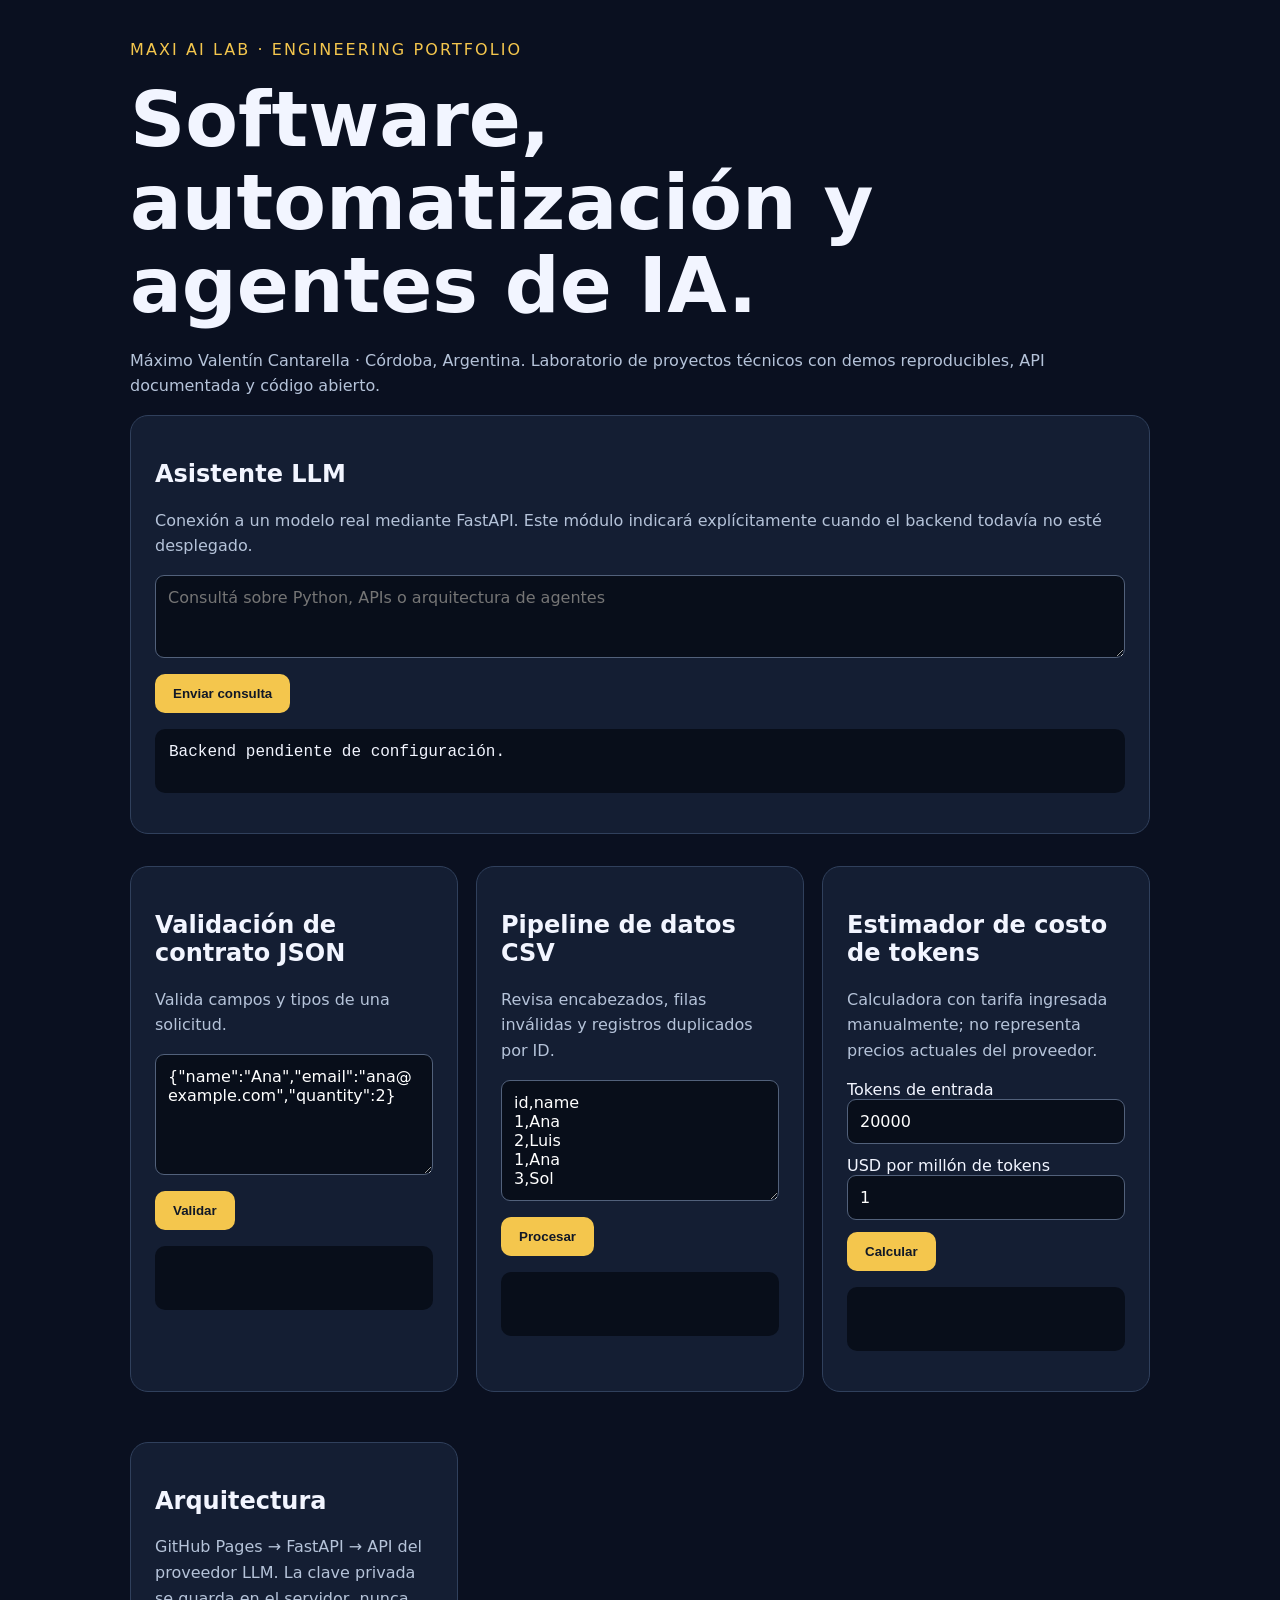
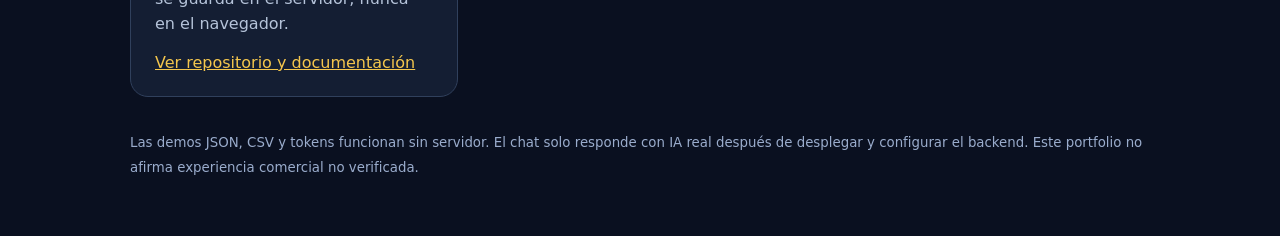
==== index.html @ 98851d49 "Add files via upload" ====
<!doctype html><html lang="es"><head><meta charset="utf-8"><meta name="viewport" content="width=device-width,initial-scale=1"><title>Maxi AI Lab | AI Engineering</title><style>:root{color-scheme:dark}body{margin:0;background:#0a1020;color:#f2f5ff;font:16px system-ui}main{max-width:1020px;margin:auto;padding:40px 20px}.eyebrow{color:#f4c64d;letter-spacing:.13em}h1{font-size:clamp(2.5rem,6vw,4.8rem);line-height:1.08;margin:20px 0}p{color:#b5c3d9;line-height:1.6}.cards{display:grid;grid-template-columns:repeat(auto-fit,minmax(280px,1fr));gap:18px}.card{background:#141e33;border:1px solid #30405c;border-radius:18px;padding:24px;margin:16px 0}textarea,input{width:100%;box-sizing:border-box;background:#080e1a;color:#fff;border:1px solid #52617b;border-radius:9px;padding:12px;font:inherit}label{display:block;margin-top:12px}button{background:#f4c64d;color:#111827;border:0;border-radius:10px;padding:12px 18px;font-weight:700;cursor:pointer;margin-top:12px}pre{white-space:pre-wrap;word-break:break-word;background:#080e1a;padding:14px;border-radius:10px;min-height:36px}a{color:#f4c64d}small{color:#9aaccc}</style></head><body><main><div class="eyebrow">MAXI AI LAB · ENGINEERING PORTFOLIO</div><h1>Software, automatización y agentes de IA.</h1><p>Máximo Valentín Cantarella · Córdoba, Argentina. Laboratorio de proyectos técnicos con demos reproducibles, API documentada y código abierto.</p><section class="card"><h2>Asistente LLM</h2><p>Conexión a un modelo real mediante FastAPI. Este módulo indicará explícitamente cuando el backend todavía no esté desplegado.</p><textarea id="prompt" rows="3" placeholder="Consultá sobre Python, APIs o arquitectura de agentes"></textarea><button id="send">Enviar consulta</button><pre id="chat" aria-live="polite">Backend pendiente de configuración.</pre></section><div class="cards"><section class="card"><h2>Validación de contrato JSON</h2><p>Valida campos y tipos de una solicitud.</p><textarea id="json" rows="5">{"name":"Ana","email":"ana@example.com","quantity":2}</textarea><button id="validate">Validar</button><pre id="validation"></pre></section><section class="card"><h2>Pipeline de datos CSV</h2><p>Revisa encabezados, filas inválidas y registros duplicados por ID.</p><textarea id="csv" rows="5">id,name
1,Ana
2,Luis
1,Ana
3,Sol</textarea><button id="process">Procesar</button><pre id="csvResult"></pre></section><section class="card"><h2>Estimador de costo de tokens</h2><p>Calculadora con tarifa ingresada manualmente; no representa precios actuales del proveedor.</p><label>Tokens de entrada<input id="tokens" type="number" min="0" value="20000"></label><label>USD por millón de tokens<input id="rate" type="number" min="0" step="0.01" value="1"></label><button id="calculate">Calcular</button><pre id="estimate"></pre></section><section class="card"><h2>Arquitectura</h2><p>GitHub Pages → FastAPI → API del proveedor LLM. La clave privada se guarda en el servidor, nunca en el navegador.</p><a href="https://github.com/maxicantarella1/maxi-ai-lab">Ver repositorio y documentación</a></section></div><p><small>Las demos JSON, CSV y tokens funcionan sin servidor. El chat solo responde con IA real después de desplegar y configurar el backend. Este portfolio no afirma experiencia comercial no verificada.</small></p></main><script src="config.js"></script><script src="app.js"></script></body></html>
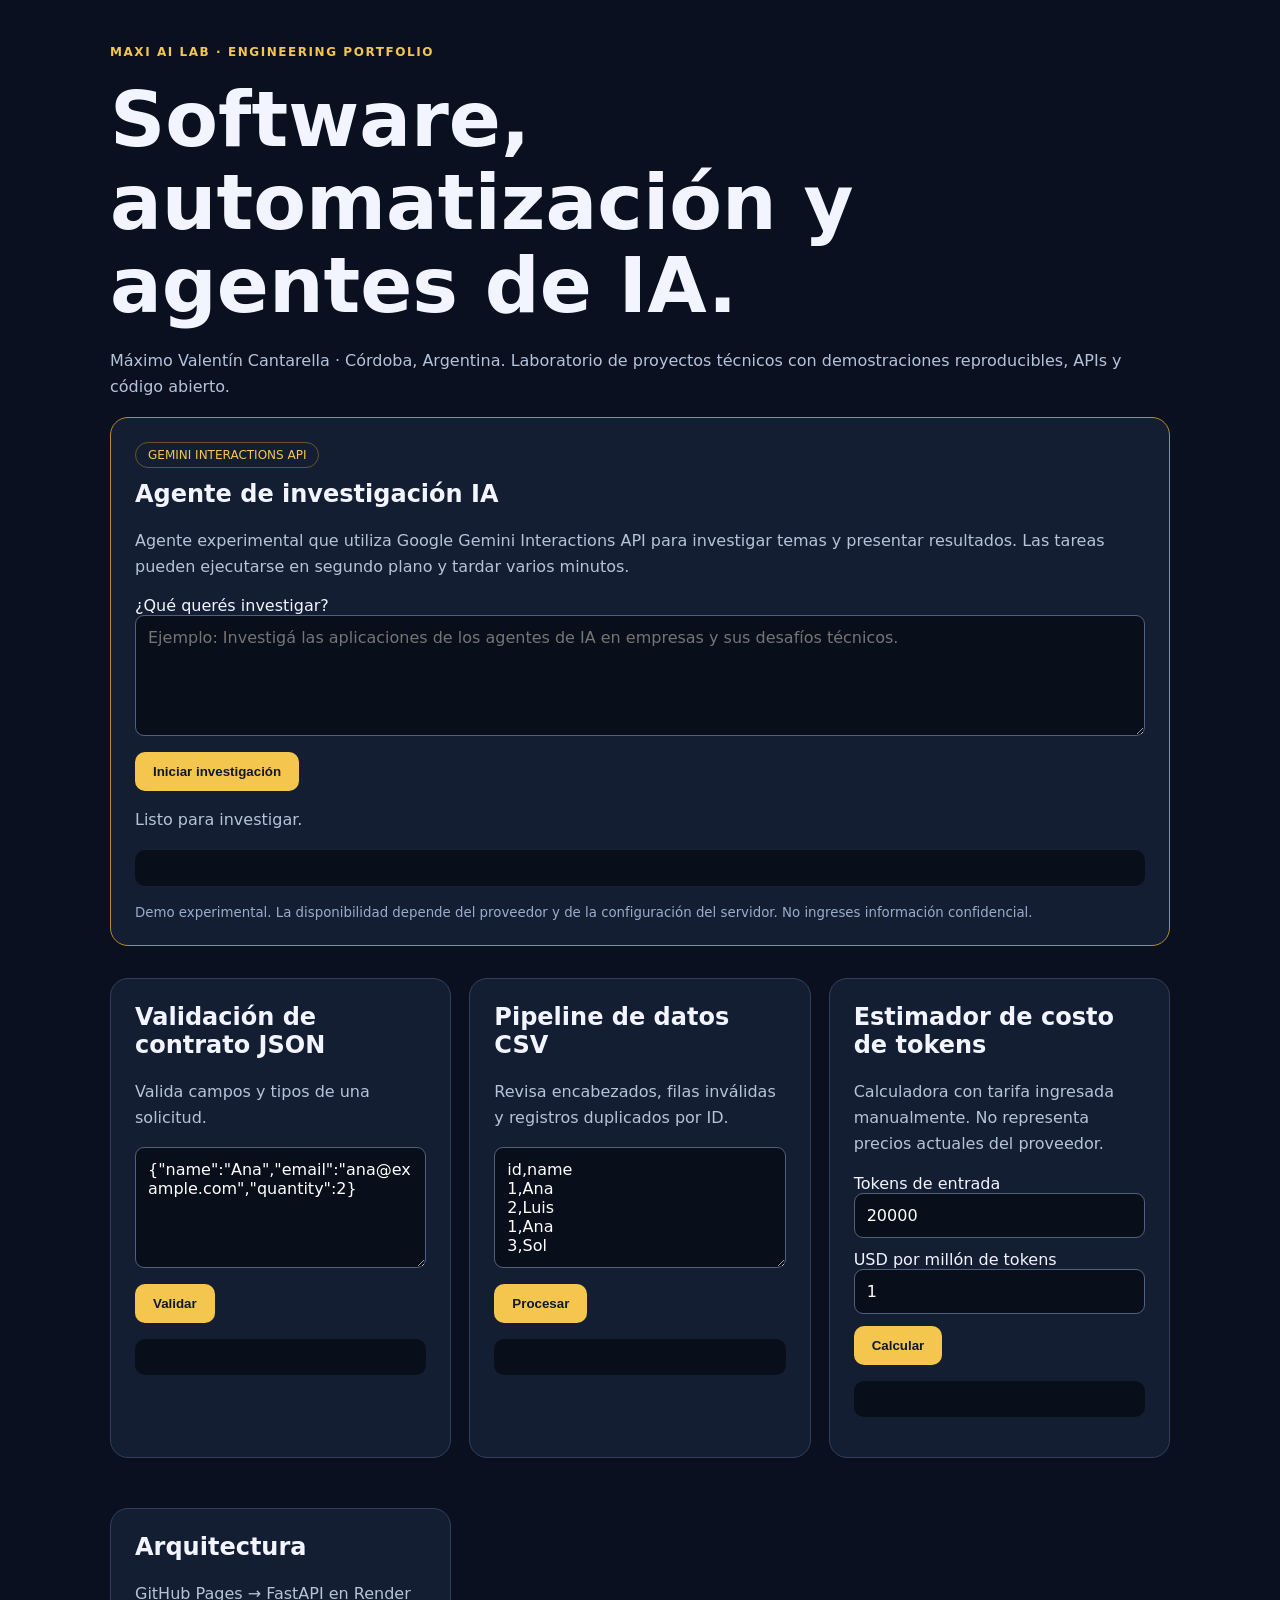
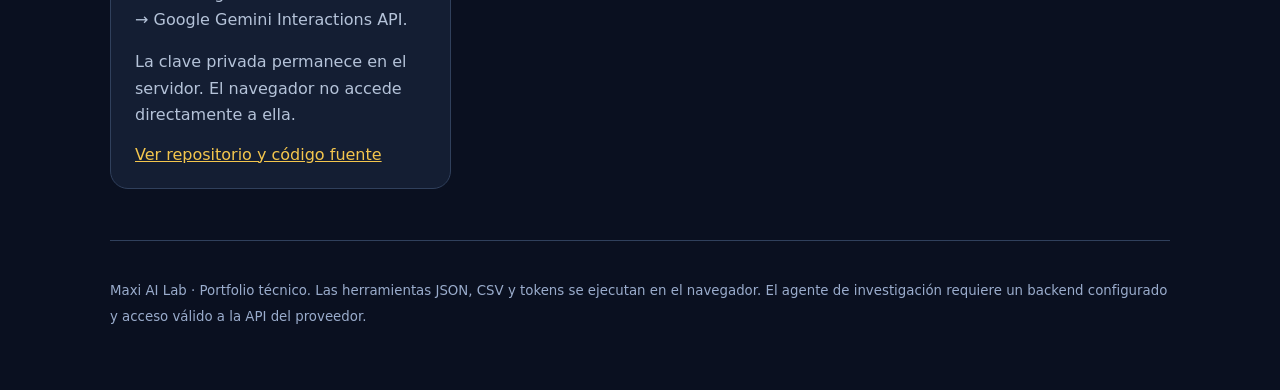
==== commit 5add391c: "Update index.html" ====
--- a/index.html
+++ b/index.html
@@ -1,5 +1,371 @@
-<!doctype html><html lang="es"><head><meta charset="utf-8"><meta name="viewport" content="width=device-width,initial-scale=1"><title>Maxi AI Lab | AI Engineering</title><style>:root{color-scheme:dark}body{margin:0;background:#0a1020;color:#f2f5ff;font:16px system-ui}main{max-width:1020px;margin:auto;padding:40px 20px}.eyebrow{color:#f4c64d;letter-spacing:.13em}h1{font-size:clamp(2.5rem,6vw,4.8rem);line-height:1.08;margin:20px 0}p{color:#b5c3d9;line-height:1.6}.cards{display:grid;grid-template-columns:repeat(auto-fit,minmax(280px,1fr));gap:18px}.card{background:#141e33;border:1px solid #30405c;border-radius:18px;padding:24px;margin:16px 0}textarea,input{width:100%;box-sizing:border-box;background:#080e1a;color:#fff;border:1px solid #52617b;border-radius:9px;padding:12px;font:inherit}label{display:block;margin-top:12px}button{background:#f4c64d;color:#111827;border:0;border-radius:10px;padding:12px 18px;font-weight:700;cursor:pointer;margin-top:12px}pre{white-space:pre-wrap;word-break:break-word;background:#080e1a;padding:14px;border-radius:10px;min-height:36px}a{color:#f4c64d}small{color:#9aaccc}</style></head><body><main><div class="eyebrow">MAXI AI LAB · ENGINEERING PORTFOLIO</div><h1>Software, automatización y agentes de IA.</h1><p>Máximo Valentín Cantarella · Córdoba, Argentina. Laboratorio de proyectos técnicos con demos reproducibles, API documentada y código abierto.</p><section class="card"><h2>Asistente LLM</h2><p>Conexión a un modelo real mediante FastAPI. Este módulo indicará explícitamente cuando el backend todavía no esté desplegado.</p><textarea id="prompt" rows="3" placeholder="Consultá sobre Python, APIs o arquitectura de agentes"></textarea><button id="send">Enviar consulta</button><pre id="chat" aria-live="polite">Backend pendiente de configuración.</pre></section><div class="cards"><section class="card"><h2>Validación de contrato JSON</h2><p>Valida campos y tipos de una solicitud.</p><textarea id="json" rows="5">{"name":"Ana","email":"ana@example.com","quantity":2}</textarea><button id="validate">Validar</button><pre id="validation"></pre></section><section class="card"><h2>Pipeline de datos CSV</h2><p>Revisa encabezados, filas inválidas y registros duplicados por ID.</p><textarea id="csv" rows="5">id,name
+
+<!DOCTYPE html>
+<html lang="es">
+<head>
+  <meta charset="UTF-8">
+  <meta name="viewport" content="width=device-width, initial-scale=1.0">
+  <meta name="theme-color" content="#0a1020">
+
+  <title>Maxi AI Lab | AI Engineering</title>
+
+  <style>
+    :root {
+      color-scheme: dark;
+      --bg: #0a1020;
+      --card: #141e33;
+      --text: #f2f5ff;
+      --muted: #b5c3d9;
+      --yellow: #f4c64d;
+      --border: #30405c;
+    }
+
+    * {
+      box-sizing: border-box;
+    }
+
+    body {
+      margin: 0;
+      background: var(--bg);
+      color: var(--text);
+      font-family: system-ui, -apple-system, sans-serif;
+      font-size: 16px;
+    }
+
+    main {
+      max-width: 1100px;
+      margin: auto;
+      padding: 45px 20px;
+    }
+
+    .eyebrow {
+      color: var(--yellow);
+      letter-spacing: 0.13em;
+      font-size: 12px;
+      font-weight: 700;
+    }
+
+    h1 {
+      font-size: clamp(2.5rem, 6vw, 4.8rem);
+      line-height: 1.08;
+      margin: 20px 0;
+    }
+
+    h2 {
+      margin-top: 0;
+    }
+
+    p {
+      color: var(--muted);
+      line-height: 1.65;
+    }
+
+    .cards {
+      display: grid;
+      grid-template-columns:
+        repeat(auto-fit, minmax(280px, 1fr));
+      gap: 18px;
+    }
+
+    .card {
+      background: var(--card);
+      border: 1px solid var(--border);
+      border-radius: 18px;
+      padding: 24px;
+      margin: 16px 0;
+    }
+
+    .research-card {
+      border-color: #b58c32;
+    }
+
+    textarea,
+    input {
+      width: 100%;
+      background: #080e1a;
+      color: white;
+      border: 1px solid #52617b;
+      border-radius: 9px;
+      padding: 12px;
+      font: inherit;
+    }
+
+    textarea:focus,
+    input:focus {
+      outline: 2px solid var(--yellow);
+      outline-offset: 2px;
+    }
+
+    label {
+      display: block;
+      margin-top: 12px;
+    }
+
+    button {
+      background: var(--yellow);
+      color: #111827;
+      border: 0;
+      border-radius: 10px;
+      padding: 12px 18px;
+      font-weight: 700;
+      cursor: pointer;
+      margin-top: 12px;
+    }
+
+    button:hover {
+      filter: brightness(1.08);
+    }
+
+    button:disabled {
+      opacity: 0.6;
+      cursor: not-allowed;
+    }
+
+    pre {
+      white-space: pre-wrap;
+      overflow-wrap: anywhere;
+      background: #080e1a;
+      padding: 14px;
+      border-radius: 10px;
+      min-height: 36px;
+    }
+
+    a {
+      color: var(--yellow);
+    }
+
+    small {
+      color: #9aaccc;
+    }
+
+    .tag {
+      display: inline-block;
+      color: var(--yellow);
+      border: 1px solid #66552c;
+      border-radius: 20px;
+      padding: 5px 12px;
+      font-size: 12px;
+      margin-bottom: 12px;
+    }
+
+    footer {
+      margin-top: 35px;
+      border-top: 1px solid var(--border);
+      padding-top: 20px;
+    }
+  </style>
+</head>
+
+<body>
+  <main>
+
+    <div class="eyebrow">
+      MAXI AI LAB · ENGINEERING PORTFOLIO
+    </div>
+
+    <h1>
+      Software, automatización
+      y agentes de IA.
+    </h1>
+
+    <p>
+      Máximo Valentín Cantarella · Córdoba, Argentina.
+      Laboratorio de proyectos técnicos con demostraciones
+      reproducibles, APIs y código abierto.
+    </p>
+
+    <!-- AGENTE DE INVESTIGACIÓN -->
+
+    <section class="card research-card">
+      <span class="tag">
+        GEMINI INTERACTIONS API
+      </span>
+
+      <h2>Agente de investigación IA</h2>
+
+      <p>
+        Agente experimental que utiliza Google Gemini
+        Interactions API para investigar temas y presentar
+        resultados. Las tareas pueden ejecutarse en segundo
+        plano y tardar varios minutos.
+      </p>
+
+      <form id="research-form">
+
+        <label for="research-question">
+          ¿Qué querés investigar?
+        </label>
+
+        <textarea
+          id="research-question"
+          rows="5"
+          minlength="5"
+          maxlength="1200"
+          required
+          placeholder="Ejemplo: Investigá las aplicaciones de los agentes de IA en empresas y sus desafíos técnicos."
+        ></textarea>
+
+        <button
+          id="research-submit"
+          type="submit"
+        >
+          Iniciar investigación
+        </button>
+
+      </form>
+
+      <p
+        id="research-status"
+        role="status"
+        aria-live="polite"
+      >
+        Listo para investigar.
+      </p>
+
+      <pre
+        id="research-output"
+        aria-live="polite"
+      ></pre>
+
+      <small>
+        Demo experimental. La disponibilidad depende
+        del proveedor y de la configuración del servidor.
+        No ingreses información confidencial.
+      </small>
+    </section>
+
+    <!-- HERRAMIENTAS DEL PORTFOLIO -->
+
+    <div class="cards">
+
+      <section class="card">
+
+        <h2>Validación de contrato JSON</h2>
+
+        <p>
+          Valida campos y tipos de una solicitud.
+        </p>
+
+        <textarea id="json" rows="5">{"name":"Ana","email":"ana@example.com","quantity":2}</textarea>
+
+        <button id="validate">
+          Validar
+        </button>
+
+        <pre id="validation"></pre>
+
+      </section>
+
+      <section class="card">
+
+        <h2>Pipeline de datos CSV</h2>
+
+        <p>
+          Revisa encabezados, filas inválidas
+          y registros duplicados por ID.
+        </p>
+
+        <textarea id="csv" rows="5">id,name
 1,Ana
 2,Luis
 1,Ana
-3,Sol</textarea><button id="process">Procesar</button><pre id="csvResult"></pre></section><section class="card"><h2>Estimador de costo de tokens</h2><p>Calculadora con tarifa ingresada manualmente; no representa precios actuales del proveedor.</p><label>Tokens de entrada<input id="tokens" type="number" min="0" value="20000"></label><label>USD por millón de tokens<input id="rate" type="number" min="0" step="0.01" value="1"></label><button id="calculate">Calcular</button><pre id="estimate"></pre></section><section class="card"><h2>Arquitectura</h2><p>GitHub Pages → FastAPI → API del proveedor LLM. La clave privada se guarda en el servidor, nunca en el navegador.</p><a href="https://github.com/maxicantarella1/maxi-ai-lab">Ver repositorio y documentación</a></section></div><p><small>Las demos JSON, CSV y tokens funcionan sin servidor. El chat solo responde con IA real después de desplegar y configurar el backend. Este portfolio no afirma experiencia comercial no verificada.</small></p></main><script src="config.js"></script><script src="app.js"></script></body></html>
+3,Sol</textarea>
+
+        <button id="process">
+          Procesar
+        </button>
+
+        <pre id="csvResult"></pre>
+
+      </section>
+
+      <section class="card">
+
+        <h2>Estimador de costo de tokens</h2>
+
+        <p>
+          Calculadora con tarifa ingresada manualmente.
+          No representa precios actuales del proveedor.
+        </p>
+
+        <label for="tokens">
+          Tokens de entrada
+        </label>
+
+        <input
+          id="tokens"
+          type="number"
+          min="0"
+          value="20000"
+        >
+
+        <label for="rate">
+          USD por millón de tokens
+        </label>
+
+        <input
+          id="rate"
+          type="number"
+          min="0"
+          step="0.01"
+          value="1"
+        >
+
+        <button id="calculate">
+          Calcular
+        </button>
+
+        <pre id="estimate"></pre>
+
+      </section>
+
+      <section class="card">
+
+        <h2>Arquitectura</h2>
+
+        <p>
+          GitHub Pages → FastAPI en Render →
+          Google Gemini Interactions API.
+        </p>
+
+        <p>
+          La clave privada permanece en el servidor.
+          El navegador no accede directamente a ella.
+        </p>
+
+        <a
+          href="https://github.com/maxicantarella1/maxi-ai-lab"
+          target="_blank"
+          rel="noopener noreferrer"
+        >
+          Ver repositorio y código fuente
+        </a>
+
+      </section>
+
+    </div>
+
+    <footer>
+      <p>
+        <small>
+          Maxi AI Lab · Portfolio técnico.
+          Las herramientas JSON, CSV y tokens se ejecutan
+          en el navegador. El agente de investigación
+          requiere un backend configurado y acceso
+          válido a la API del proveedor.
+        </small>
+      </p>
+    </footer>
+
+  </main>
+
+  <!-- CONFIGURACIÓN DEL BACKEND -->
+  <script src="config.js"></script>
+
+  <!-- DEMOS ORIGINALES -->
+  <script src="app.js"></script>
+
+  <!-- AGENTE DE INVESTIGACIÓN -->
+  <script src="research.js"></script>
+
+</body>
+</html>
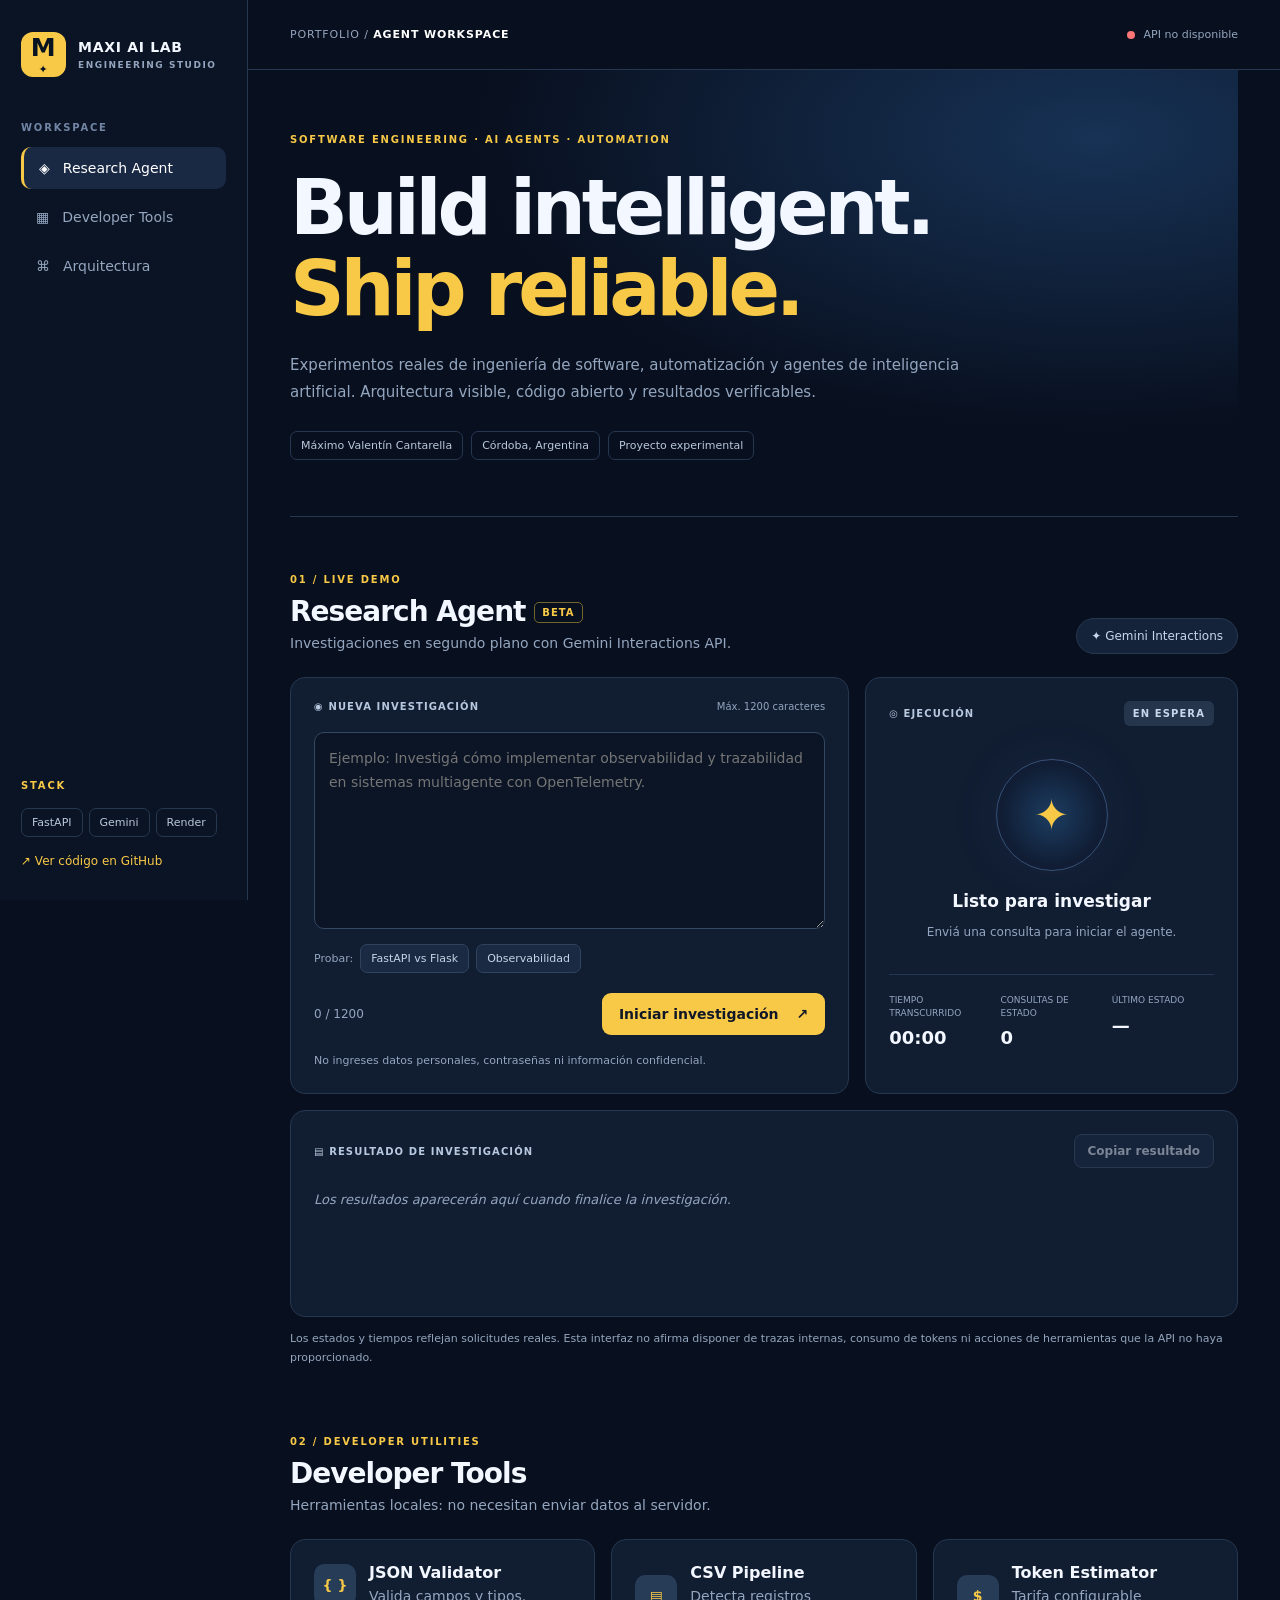
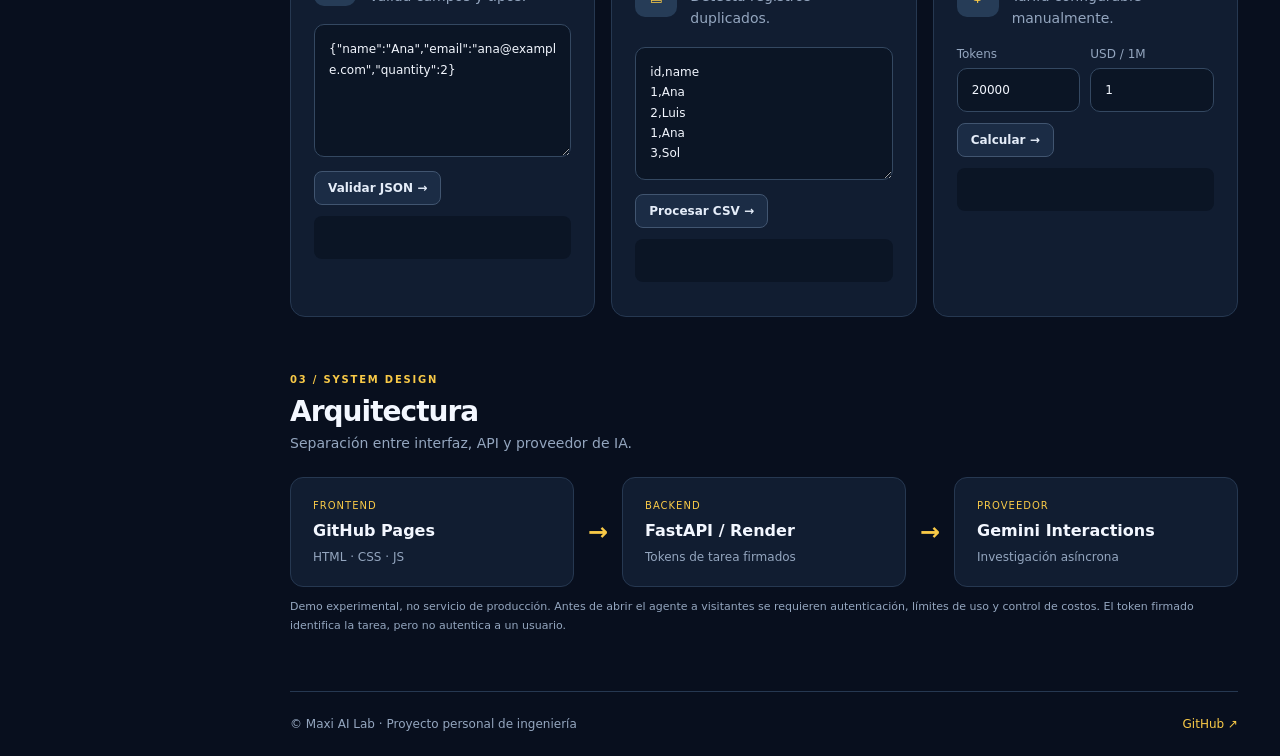
==== commit 19f41737: "Add files via upload" ====
--- a/index.html
+++ b/index.html
@@ -1,371 +1,15 @@
-
-<!DOCTYPE html>
-<html lang="es">
-<head>
-  <meta charset="UTF-8">
-  <meta name="viewport" content="width=device-width, initial-scale=1.0">
-  <meta name="theme-color" content="#0a1020">
-
-  <title>Maxi AI Lab | AI Engineering</title>
-
-  <style>
-    :root {
-      color-scheme: dark;
-      --bg: #0a1020;
-      --card: #141e33;
-      --text: #f2f5ff;
-      --muted: #b5c3d9;
-      --yellow: #f4c64d;
-      --border: #30405c;
-    }
-
-    * {
-      box-sizing: border-box;
-    }
-
-    body {
-      margin: 0;
-      background: var(--bg);
-      color: var(--text);
-      font-family: system-ui, -apple-system, sans-serif;
-      font-size: 16px;
-    }
-
-    main {
-      max-width: 1100px;
-      margin: auto;
-      padding: 45px 20px;
-    }
-
-    .eyebrow {
-      color: var(--yellow);
-      letter-spacing: 0.13em;
-      font-size: 12px;
-      font-weight: 700;
-    }
-
-    h1 {
-      font-size: clamp(2.5rem, 6vw, 4.8rem);
-      line-height: 1.08;
-      margin: 20px 0;
-    }
-
-    h2 {
-      margin-top: 0;
-    }
-
-    p {
-      color: var(--muted);
-      line-height: 1.65;
-    }
-
-    .cards {
-      display: grid;
-      grid-template-columns:
-        repeat(auto-fit, minmax(280px, 1fr));
-      gap: 18px;
-    }
-
-    .card {
-      background: var(--card);
-      border: 1px solid var(--border);
-      border-radius: 18px;
-      padding: 24px;
-      margin: 16px 0;
-    }
-
-    .research-card {
-      border-color: #b58c32;
-    }
-
-    textarea,
-    input {
-      width: 100%;
-      background: #080e1a;
-      color: white;
-      border: 1px solid #52617b;
-      border-radius: 9px;
-      padding: 12px;
-      font: inherit;
-    }
-
-    textarea:focus,
-    input:focus {
-      outline: 2px solid var(--yellow);
-      outline-offset: 2px;
-    }
-
-    label {
-      display: block;
-      margin-top: 12px;
-    }
-
-    button {
-      background: var(--yellow);
-      color: #111827;
-      border: 0;
-      border-radius: 10px;
-      padding: 12px 18px;
-      font-weight: 700;
-      cursor: pointer;
-      margin-top: 12px;
-    }
-
-    button:hover {
-      filter: brightness(1.08);
-    }
-
-    button:disabled {
-      opacity: 0.6;
-      cursor: not-allowed;
-    }
-
-    pre {
-      white-space: pre-wrap;
-      overflow-wrap: anywhere;
-      background: #080e1a;
-      padding: 14px;
-      border-radius: 10px;
-      min-height: 36px;
-    }
-
-    a {
-      color: var(--yellow);
-    }
-
-    small {
-      color: #9aaccc;
-    }
-
-    .tag {
-      display: inline-block;
-      color: var(--yellow);
-      border: 1px solid #66552c;
-      border-radius: 20px;
-      padding: 5px 12px;
-      font-size: 12px;
-      margin-bottom: 12px;
-    }
-
-    footer {
-      margin-top: 35px;
-      border-top: 1px solid var(--border);
-      padding-top: 20px;
-    }
-  </style>
-</head>
-
+<!doctype html>
+<html lang="es"><head><meta charset="utf-8"><meta name="viewport" content="width=device-width,initial-scale=1"><meta name="theme-color" content="#080f1e"><meta name="description" content="Maxi AI Lab: agentes de investigación, automatización y herramientas de ingeniería."><title>Maxi AI Lab | Agent Engineering</title><link rel="stylesheet" href="styles.css"></head>
 <body>
-  <main>
-
-    <div class="eyebrow">
-      MAXI AI LAB · ENGINEERING PORTFOLIO
-    </div>
-
-    <h1>
-      Software, automatización
-      y agentes de IA.
-    </h1>
-
-    <p>
-      Máximo Valentín Cantarella · Córdoba, Argentina.
-      Laboratorio de proyectos técnicos con demostraciones
-      reproducibles, APIs y código abierto.
-    </p>
-
-    <!-- AGENTE DE INVESTIGACIÓN -->
-
-    <section class="card research-card">
-      <span class="tag">
-        GEMINI INTERACTIONS API
-      </span>
-
-      <h2>Agente de investigación IA</h2>
-
-      <p>
-        Agente experimental que utiliza Google Gemini
-        Interactions API para investigar temas y presentar
-        resultados. Las tareas pueden ejecutarse en segundo
-        plano y tardar varios minutos.
-      </p>
-
-      <form id="research-form">
-
-        <label for="research-question">
-          ¿Qué querés investigar?
-        </label>
-
-        <textarea
-          id="research-question"
-          rows="5"
-          minlength="5"
-          maxlength="1200"
-          required
-          placeholder="Ejemplo: Investigá las aplicaciones de los agentes de IA en empresas y sus desafíos técnicos."
-        ></textarea>
-
-        <button
-          id="research-submit"
-          type="submit"
-        >
-          Iniciar investigación
-        </button>
-
-      </form>
-
-      <p
-        id="research-status"
-        role="status"
-        aria-live="polite"
-      >
-        Listo para investigar.
-      </p>
-
-      <pre
-        id="research-output"
-        aria-live="polite"
-      ></pre>
-
-      <small>
-        Demo experimental. La disponibilidad depende
-        del proveedor y de la configuración del servidor.
-        No ingreses información confidencial.
-      </small>
-    </section>
-
-    <!-- HERRAMIENTAS DEL PORTFOLIO -->
-
-    <div class="cards">
-
-      <section class="card">
-
-        <h2>Validación de contrato JSON</h2>
-
-        <p>
-          Valida campos y tipos de una solicitud.
-        </p>
-
-        <textarea id="json" rows="5">{"name":"Ana","email":"ana@example.com","quantity":2}</textarea>
-
-        <button id="validate">
-          Validar
-        </button>
-
-        <pre id="validation"></pre>
-
-      </section>
-
-      <section class="card">
-
-        <h2>Pipeline de datos CSV</h2>
-
-        <p>
-          Revisa encabezados, filas inválidas
-          y registros duplicados por ID.
-        </p>
-
-        <textarea id="csv" rows="5">id,name
+<div class="shell">
+<aside class="sidebar"><a class="brand" href="#inicio"><span class="brand-mark">M<span>✦</span></span><span>MAXI <strong>AI LAB</strong><small>ENGINEERING STUDIO</small></span></a><div class="nav-heading">WORKSPACE</div><nav><a class="nav-link active" href="#agente">◈ <span>Research Agent</span></a><a class="nav-link" href="#herramientas">▦ <span>Developer Tools</span></a><a class="nav-link" href="#arquitectura">⌘ <span>Arquitectura</span></a></nav><div class="side-bottom"><div class="tiny-label">STACK</div><div class="stack-tags"><span>FastAPI</span><span>Gemini</span><span>Render</span></div><a href="https://github.com/maxicantarella1/maxi-ai-lab" target="_blank" rel="noopener noreferrer">↗ Ver código en GitHub</a></div></aside>
+<div class="content"><header class="topbar"><span>PORTFOLIO / <strong>AGENT WORKSPACE</strong></span><div class="live-indicator"><span id="api-dot" class="dot"></span><span id="api-state">Verificando API…</span></div></header><main id="inicio">
+<div class="hero"><div class="eyebrow">SOFTWARE ENGINEERING · AI AGENTS · AUTOMATION</div><h1>Build intelligent.<br><em>Ship reliable.</em></h1><p>Experimentos reales de ingeniería de software, automatización y agentes de inteligencia artificial. Arquitectura visible, código abierto y resultados verificables.</p><div class="hero-meta"><span>Máximo Valentín Cantarella</span><span>Córdoba, Argentina</span><span>Proyecto experimental</span></div></div>
+<section id="agente" class="workspace"><div class="section-heading"><div><span class="overline">01 / LIVE DEMO</span><h2>Research Agent <span class="beta">BETA</span></h2><p>Investigaciones en segundo plano con Gemini Interactions API.</p></div><div class="model-pill">✦ Gemini Interactions</div></div><div class="work-grid"><div class="panel prompt-panel"><div class="panel-heading"><span>◉ NUEVA INVESTIGACIÓN</span><span class="hint">Máx. 1200 caracteres</span></div><form id="research-form"><label for="research-question" class="sr-only">Pregunta de investigación</label><textarea id="research-question" rows="7" minlength="5" maxlength="1200" required placeholder="Ejemplo: Investigá cómo implementar observabilidad y trazabilidad en sistemas multiagente con OpenTelemetry."></textarea><div class="examples"><span>Probar:</span><button type="button" class="chip" data-example="Compará FastAPI y Flask para construir APIs de inteligencia artificial.">FastAPI vs Flask</button><button type="button" class="chip" data-example="Investigá buenas prácticas de observabilidad en sistemas multiagente.">Observabilidad</button></div><div class="form-footer"><span id="char-count">0 / 1200</span><button class="primary-btn" id="research-submit" type="submit">Iniciar investigación <span>↗</span></button></div></form><p class="privacy-note">No ingreses datos personales, contraseñas ni información confidencial.</p></div><div class="panel monitor-panel"><div class="panel-heading"><span>◎ EJECUCIÓN</span><span id="state-badge" class="state-badge">EN ESPERA</span></div><div class="monitor-visual"><div class="orb" id="orb"><div class="orb-inner">✦</div></div><div class="monitor-title" id="research-status" role="status" aria-live="polite">Listo para investigar</div><p id="monitor-description">Enviá una consulta para iniciar el agente.</p></div><div class="metrics"><div><small>TIEMPO TRANSCURRIDO</small><strong id="elapsed">00:00</strong></div><div><small>CONSULTAS DE ESTADO</small><strong id="polls">0</strong></div><div><small>ÚLTIMO ESTADO</small><strong id="provider-state">—</strong></div></div></div></div><div class="panel results-panel"><div class="panel-heading"><span>▤ RESULTADO DE INVESTIGACIÓN</span><button type="button" id="copy-result" class="secondary-btn" disabled>Copiar resultado</button></div><div id="research-output" class="research-output" aria-live="polite"><p class="empty-result">Los resultados aparecerán aquí cuando finalice la investigación.</p></div></div><p class="source-note">Los estados y tiempos reflejan solicitudes reales. Esta interfaz no afirma disponer de trazas internas, consumo de tokens ni acciones de herramientas que la API no haya proporcionado.</p></section>
+<section id="herramientas" class="tools-section"><div class="section-heading"><div><span class="overline">02 / DEVELOPER UTILITIES</span><h2>Developer Tools</h2><p>Herramientas locales: no necesitan enviar datos al servidor.</p></div></div><div class="tools-grid"><article class="panel tool-card"><div class="tool-head"><span class="tool-icon">{ }</span><div><h3>JSON Validator</h3><p>Valida campos y tipos.</p></div></div><label for="json" class="sr-only">JSON</label><textarea id="json" rows="5">{"name":"Ana","email":"ana@example.com","quantity":2}</textarea><button id="validate" type="button" class="secondary-btn">Validar JSON →</button><pre id="validation" class="tool-result"></pre></article><article class="panel tool-card"><div class="tool-head"><span class="tool-icon">▤</span><div><h3>CSV Pipeline</h3><p>Detecta registros duplicados.</p></div></div><label for="csv" class="sr-only">CSV</label><textarea id="csv" rows="5">id,name
 1,Ana
 2,Luis
 1,Ana
-3,Sol</textarea>
-
-        <button id="process">
-          Procesar
-        </button>
-
-        <pre id="csvResult"></pre>
-
-      </section>
-
-      <section class="card">
-
-        <h2>Estimador de costo de tokens</h2>
-
-        <p>
-          Calculadora con tarifa ingresada manualmente.
-          No representa precios actuales del proveedor.
-        </p>
-
-        <label for="tokens">
-          Tokens de entrada
-        </label>
-
-        <input
-          id="tokens"
-          type="number"
-          min="0"
-          value="20000"
-        >
-
-        <label for="rate">
-          USD por millón de tokens
-        </label>
-
-        <input
-          id="rate"
-          type="number"
-          min="0"
-          step="0.01"
-          value="1"
-        >
-
-        <button id="calculate">
-          Calcular
-        </button>
-
-        <pre id="estimate"></pre>
-
-      </section>
-
-      <section class="card">
-
-        <h2>Arquitectura</h2>
-
-        <p>
-          GitHub Pages → FastAPI en Render →
-          Google Gemini Interactions API.
-        </p>
-
-        <p>
-          La clave privada permanece en el servidor.
-          El navegador no accede directamente a ella.
-        </p>
-
-        <a
-          href="https://github.com/maxicantarella1/maxi-ai-lab"
-          target="_blank"
-          rel="noopener noreferrer"
-        >
-          Ver repositorio y código fuente
-        </a>
-
-      </section>
-
-    </div>
-
-    <footer>
-      <p>
-        <small>
-          Maxi AI Lab · Portfolio técnico.
-          Las herramientas JSON, CSV y tokens se ejecutan
-          en el navegador. El agente de investigación
-          requiere un backend configurado y acceso
-          válido a la API del proveedor.
-        </small>
-      </p>
-    </footer>
-
-  </main>
-
-  <!-- CONFIGURACIÓN DEL BACKEND -->
-  <script src="config.js"></script>
-
-  <!-- DEMOS ORIGINALES -->
-  <script src="app.js"></script>
-
-  <!-- AGENTE DE INVESTIGACIÓN -->
-  <script src="research.js"></script>
-
-</body>
-</html>
+3,Sol</textarea><button id="process" type="button" class="secondary-btn">Procesar CSV →</button><pre id="csvResult" class="tool-result"></pre></article><article class="panel tool-card"><div class="tool-head"><span class="tool-icon">$</span><div><h3>Token Estimator</h3><p>Tarifa configurable manualmente.</p></div></div><div class="input-pair"><label for="tokens">Tokens<input id="tokens" type="number" min="0" value="20000"></label><label for="rate">USD / 1M<input id="rate" type="number" min="0" step="0.01" value="1"></label></div><button id="calculate" type="button" class="secondary-btn">Calcular →</button><pre id="estimate" class="tool-result"></pre></article></div></section>
+<section id="arquitectura" class="architecture"><div class="section-heading"><div><span class="overline">03 / SYSTEM DESIGN</span><h2>Arquitectura</h2><p>Separación entre interfaz, API y proveedor de IA.</p></div></div><div class="architecture-flow"><div><small>FRONTEND</small><strong>GitHub Pages</strong><span>HTML · CSS · JS</span></div><b>→</b><div><small>BACKEND</small><strong>FastAPI / Render</strong><span>Tokens de tarea firmados</span></div><b>→</b><div><small>PROVEEDOR</small><strong>Gemini Interactions</strong><span>Investigación asíncrona</span></div></div><p class="architecture-note">Demo experimental, no servicio de producción. Antes de abrir el agente a visitantes se requieren autenticación, límites de uso y control de costos. El token firmado identifica la tarea, pero no autentica a un usuario.</p></section><footer>© Maxi AI Lab · Proyecto personal de ingeniería <a href="https://github.com/maxicantarella1/maxi-ai-lab" target="_blank" rel="noopener noreferrer">GitHub ↗</a></footer></main></div></div>
+<script src="config.js"></script><script src="app.js"></script><script src="research.js"></script></body></html>
--- a/styles.css
+++ b/styles.css
@@ -0,0 +1 @@
+:root{color-scheme:dark;--bg:#080f1e;--surface:#111d31;--surface2:#0d1728;--border:#263851;--text:#f3f7ff;--muted:#94a6bf;--accent:#f8c947;--blue:#5b9dff}*{box-sizing:border-box}html{scroll-behavior:smooth}body{margin:0;background:var(--bg);color:var(--text);font-family:Inter,ui-sans-serif,system-ui,-apple-system,Segoe UI,sans-serif;font-size:14px}button,textarea,input{font:inherit}button{cursor:pointer}button:disabled{opacity:.5;cursor:not-allowed}a{color:inherit;text-decoration:none}.shell{display:grid;grid-template-columns:248px minmax(0,1fr);min-height:100vh}.sidebar{border-right:1px solid var(--border);padding:32px 21px;display:flex;flex-direction:column;gap:45px;position:sticky;top:0;height:100vh;background:#0b1424}.brand{display:flex;align-items:center;gap:12px;font-weight:900;letter-spacing:.05em}.brand-mark{display:grid;place-items:center;background:var(--accent);color:#081322;border-radius:12px;width:45px;height:45px;font-size:25px}.brand-mark span{font-size:11px;vertical-align:top}.brand small{display:block;color:var(--muted);font-size:9px;letter-spacing:.17em;margin-top:5px}.nav-heading,.tiny-label,.overline,.eyebrow{font-size:10px;letter-spacing:.18em;font-weight:800;color:var(--accent)}.nav-heading{color:#7185a4;margin-bottom:-31px}.sidebar nav{display:grid;gap:7px}.nav-link{padding:13px 15px;border-radius:10px;color:var(--muted);display:flex;gap:13px;align-items:center}.nav-link:hover,.nav-link.active{background:#192944;color:#fff}.nav-link.active{border-left:3px solid var(--accent)}.side-bottom{margin-top:auto;display:grid;gap:17px}.stack-tags{display:flex;flex-wrap:wrap;gap:6px}.stack-tags span,.hero-meta span{font-size:11px;padding:7px 10px;border:1px solid var(--border);border-radius:7px;color:#b9c8db}.side-bottom>a{font-size:12px;color:var(--accent)}.content{min-width:0}.topbar{height:70px;border-bottom:1px solid var(--border);display:flex;justify-content:space-between;align-items:center;padding:0 42px;font-size:11px;letter-spacing:.08em;color:var(--muted)}.topbar strong{color:#fff}.live-indicator{display:flex;align-items:center;gap:9px;letter-spacing:0}.dot{width:8px;height:8px;background:#9ca3af;border-radius:50%}.dot.ok{background:#39d4a0;box-shadow:0 0 12px #39d4a088}.dot.bad{background:#fb7777}main{max-width:1360px;margin:auto;padding:0 42px}.hero{padding:64px 0 56px;border-bottom:1px solid var(--border);background:radial-gradient(ellipse at 85% 15%,#173255 0,transparent 55%)}.hero h1{font-size:clamp(42px,6vw,76px);line-height:1.07;letter-spacing:-.055em;margin:22px 0}.hero h1 em{font-style:normal;color:var(--accent)}.hero p{max-width:680px;color:var(--muted);line-height:1.8;font-size:15px}.hero-meta{display:flex;gap:8px;flex-wrap:wrap;margin-top:25px}.workspace,.tools-section,.architecture{padding-top:53px}.section-heading{display:flex;align-items:end;justify-content:space-between;gap:16px;margin-bottom:23px}.section-heading h2{font-size:28px;margin:9px 0 4px;letter-spacing:-.035em}.section-heading p,.tool-head p{margin:0;color:var(--muted);line-height:1.6}.beta{font-size:10px;letter-spacing:.1em;color:var(--accent);border:1px solid #75672c;padding:4px 7px;border-radius:5px;vertical-align:middle}.model-pill{border:1px solid var(--border);background:#15233a;color:#c7d7eb;border-radius:40px;padding:10px 14px;font-size:12px}.work-grid{display:grid;grid-template-columns:minmax(0,1.2fr) minmax(290px,.8fr);gap:16px}.panel{background:var(--surface);border:1px solid var(--border);border-radius:15px;padding:23px;min-width:0}.panel-heading{display:flex;align-items:center;justify-content:space-between;gap:12px;color:#b7c8df;font-weight:800;letter-spacing:.11em;font-size:10px;margin-bottom:20px}.hint{font-weight:500;letter-spacing:0;color:var(--muted)}textarea,input{background:#0b1525;border:1px solid #344861;color:var(--text);border-radius:10px;padding:14px;width:100%;outline:none}textarea:focus,input:focus{border-color:var(--accent);box-shadow:0 0 0 2px #f8c94722}textarea{resize:vertical;line-height:1.7}.prompt-panel textarea{min-height:170px}.examples{display:flex;gap:7px;flex-wrap:wrap;align-items:center;margin-top:12px}.examples>span{color:var(--muted);font-size:11px}.chip{background:#1b2a43;border:1px solid #30435e;color:#c6d4e8;padding:7px 10px;border-radius:7px;font-size:11px}.chip:hover{border-color:var(--accent)}.form-footer{display:flex;justify-content:space-between;align-items:center;gap:10px;margin-top:20px}#char-count{color:var(--muted);font-size:12px}.primary-btn{border:0;background:var(--accent);color:#101827;font-weight:850;border-radius:9px;padding:13px 17px}.primary-btn span{margin-left:13px}.privacy-note,.source-note,.architecture-note{font-size:11px;color:var(--muted);line-height:1.7}.privacy-note{margin-bottom:0;margin-top:17px}.state-badge{color:#c9d7eb;background:#24354c;padding:7px 9px;border-radius:6px;font-size:10px}.state-badge.running{color:#f8c947;background:#4b3e20}.state-badge.done{color:#53e1b2;background:#173d39}.state-badge.error{color:#ff9797;background:#46272e}.monitor-visual{text-align:center;padding:13px 5px 20px}.orb{width:112px;height:112px;border:1px solid #375177;border-radius:50%;margin:0 auto 20px;display:grid;place-items:center;background:radial-gradient(circle,#1c3d62,#101d34 65%);box-shadow:0 0 50px #3668a51a}.orb-inner{font-size:43px;color:var(--accent)}.orb.active{animation:pulse 2s infinite}@keyframes pulse{50%{box-shadow:0 0 42px #f8c94755;transform:scale(1.035)}}.monitor-title{font-size:17px;font-weight:750}.monitor-visual p{color:var(--muted);font-size:12px;line-height:1.6}.metrics{border-top:1px solid var(--border);display:grid;grid-template-columns:repeat(3,minmax(0,1fr));gap:9px;padding-top:19px}.metrics small{font-size:9px;color:var(--muted);display:block;line-height:1.4}.metrics strong{display:block;margin-top:8px;font-size:18px;overflow-wrap:anywhere}.results-panel{margin-top:16px}.secondary-btn{border:1px solid #415570;background:#1b2c45;color:#e5edf9;border-radius:8px;padding:9px 13px;font-weight:650;font-size:12px}.secondary-btn:hover{border-color:var(--accent)}.research-output{white-space:pre-wrap;overflow-wrap:anywhere;line-height:1.8;color:#dce7f6;min-height:105px;font-size:13px}.empty-result{color:var(--muted);font-style:italic}.source-note{margin-top:13px}.tools-grid{display:grid;grid-template-columns:repeat(3,minmax(0,1fr));gap:16px}.tool-head{display:flex;gap:13px;align-items:center;margin-bottom:17px}.tool-icon{display:grid;place-items:center;width:42px;height:42px;flex:none;border-radius:10px;background:#263c57;color:var(--accent);font-weight:900}.tool-head h3{margin:0 0 3px;font-size:16px}.tool-card textarea{height:133px;font-size:12px}.tool-card>.secondary-btn{margin-top:11px}.tool-result{white-space:pre-wrap;overflow-wrap:anywhere;min-height:43px;background:#0b1525;border-radius:8px;padding:12px;color:#c6d6eb;font-size:11px}.input-pair{display:grid;grid-template-columns:1fr 1fr;gap:10px}.input-pair label{color:var(--muted);font-size:12px}.input-pair input{margin-top:7px}.architecture-flow{display:flex;align-items:center;gap:14px}.architecture-flow>div{flex:1;min-width:0;background:var(--surface);border:1px solid var(--border);padding:22px;border-radius:13px;display:grid;gap:10px}.architecture-flow>div small{font-size:10px;color:var(--accent);letter-spacing:.1em}.architecture-flow>div strong{font-size:16px}.architecture-flow>div span{color:var(--muted);font-size:12px}.architecture-flow>b{color:var(--accent);font-size:24px}footer{display:flex;justify-content:space-between;gap:12px;border-top:1px solid var(--border);margin-top:55px;padding:25px 0;color:var(--muted);font-size:12px}footer a{color:var(--accent)}.sr-only{position:absolute;width:1px;height:1px;padding:0;margin:-1px;overflow:hidden;clip:rect(0,0,0,0);white-space:nowrap;border:0}@media(max-width:1050px){.shell{grid-template-columns:1fr}.sidebar{position:static;height:auto;padding:17px 23px;flex-direction:row;align-items:center;gap:20px;border-right:0;border-bottom:1px solid var(--border)}.sidebar .nav-heading,.side-bottom{display:none}.sidebar nav{display:flex;margin-left:auto}.nav-link{padding:9px}.topbar{padding:0 24px}main{padding:0 24px}}@media(max-width:760px){.sidebar nav span{display:none}.topbar{font-size:10px}.work-grid,.tools-grid{grid-template-columns:1fr}.hero{padding:43px 0}.model-pill{display:none}.metrics strong{font-size:15px}.architecture-flow{flex-direction:column;align-items:stretch}.architecture-flow>b{text-align:center;transform:rotate(90deg)}.section-heading h2{font-size:25px}main{padding:0 16px}.panel{padding:18px}.sidebar{padding:14px}.brand{font-size:12px}.brand-mark{width:37px;height:37px}}
